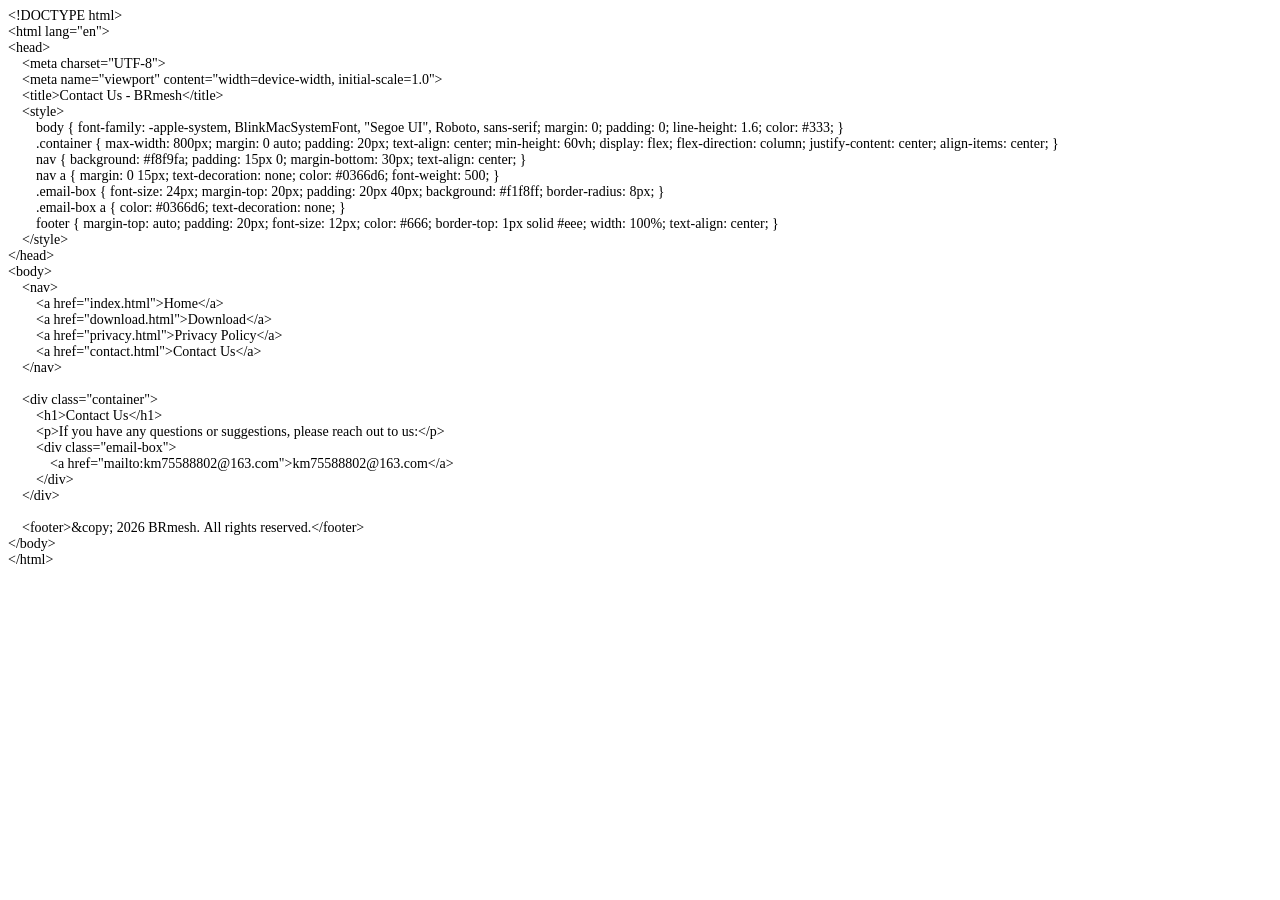
==== contact.html @ 97247dff "Add files via upload" ====
<!DOCTYPE html PUBLIC "-//W3C//DTD HTML 4.01//EN" "http://www.w3.org/TR/html4/strict.dtd">
<html>
<head>
  <meta http-equiv="Content-Type" content="text/html; charset=utf-8">
  <meta http-equiv="Content-Style-Type" content="text/css">
  <title></title>
  <meta name="Generator" content="Cocoa HTML Writer">
  <meta name="CocoaVersion" content="2575.7">
  <style type="text/css">
    p.p1 {margin: 0.0px 0.0px 0.0px 0.0px; font: 14.0px 'Helvetica Neue'; -webkit-text-stroke: #000000}
    p.p2 {margin: 0.0px 0.0px 0.0px 0.0px; font: 14.0px 'Helvetica Neue'; -webkit-text-stroke: #000000; min-height: 16.0px}
    span.s1 {font-kerning: none}
  </style>
</head>
<body>
<p class="p1"><span class="s1">&lt;!DOCTYPE html&gt;</span></p>
<p class="p1"><span class="s1">&lt;html lang="en"&gt;</span></p>
<p class="p1"><span class="s1">&lt;head&gt;</span></p>
<p class="p1"><span class="s1"><span class="Apple-converted-space">    </span>&lt;meta charset="UTF-8"&gt;</span></p>
<p class="p1"><span class="s1"><span class="Apple-converted-space">    </span>&lt;meta name="viewport" content="width=device-width, initial-scale=1.0"&gt;</span></p>
<p class="p1"><span class="s1"><span class="Apple-converted-space">    </span>&lt;title&gt;Contact Us - BRmesh&lt;/title&gt;</span></p>
<p class="p1"><span class="s1"><span class="Apple-converted-space">    </span>&lt;style&gt;</span></p>
<p class="p1"><span class="s1"><span class="Apple-converted-space">        </span>body { font-family: -apple-system, BlinkMacSystemFont, "Segoe UI", Roboto, sans-serif; margin: 0; padding: 0; line-height: 1.6; color: #333; }</span></p>
<p class="p1"><span class="s1"><span class="Apple-converted-space">        </span>.container { max-width: 800px; margin: 0 auto; padding: 20px; text-align: center; min-height: 60vh; display: flex; flex-direction: column; justify-content: center; align-items: center; }</span></p>
<p class="p1"><span class="s1"><span class="Apple-converted-space">        </span>nav { background: #f8f9fa; padding: 15px 0; margin-bottom: 30px; text-align: center; }</span></p>
<p class="p1"><span class="s1"><span class="Apple-converted-space">        </span>nav a { margin: 0 15px; text-decoration: none; color: #0366d6; font-weight: 500; }</span></p>
<p class="p1"><span class="s1"><span class="Apple-converted-space">        </span>.email-box { font-size: 24px; margin-top: 20px; padding: 20px 40px; background: #f1f8ff; border-radius: 8px; }</span></p>
<p class="p1"><span class="s1"><span class="Apple-converted-space">        </span>.email-box a { color: #0366d6; text-decoration: none; }</span></p>
<p class="p1"><span class="s1"><span class="Apple-converted-space">        </span>footer { margin-top: auto; padding: 20px; font-size: 12px; color: #666; border-top: 1px solid #eee; width: 100%; text-align: center; }</span></p>
<p class="p1"><span class="s1"><span class="Apple-converted-space">    </span>&lt;/style&gt;</span></p>
<p class="p1"><span class="s1">&lt;/head&gt;</span></p>
<p class="p1"><span class="s1">&lt;body&gt;</span></p>
<p class="p1"><span class="s1"><span class="Apple-converted-space">    </span>&lt;nav&gt;</span></p>
<p class="p1"><span class="s1"><span class="Apple-converted-space">        </span>&lt;a href="index.html"&gt;Home&lt;/a&gt;</span></p>
<p class="p1"><span class="s1"><span class="Apple-converted-space">        </span>&lt;a href="download.html"&gt;Download&lt;/a&gt;</span></p>
<p class="p1"><span class="s1"><span class="Apple-converted-space">        </span>&lt;a href="privacy.html"&gt;Privacy Policy&lt;/a&gt;</span></p>
<p class="p1"><span class="s1"><span class="Apple-converted-space">        </span>&lt;a href="contact.html"&gt;Contact Us&lt;/a&gt;</span></p>
<p class="p1"><span class="s1"><span class="Apple-converted-space">    </span>&lt;/nav&gt;</span></p>
<p class="p2"><span class="s1"></span><br></p>
<p class="p1"><span class="s1"><span class="Apple-converted-space">    </span>&lt;div class="container"&gt;</span></p>
<p class="p1"><span class="s1"><span class="Apple-converted-space">        </span>&lt;h1&gt;Contact Us&lt;/h1&gt;</span></p>
<p class="p1"><span class="s1"><span class="Apple-converted-space">        </span>&lt;p&gt;If you have any questions or suggestions, please reach out to us:&lt;/p&gt;</span></p>
<p class="p1"><span class="s1"><span class="Apple-converted-space">        </span>&lt;div class="email-box"&gt;</span></p>
<p class="p1"><span class="s1"><span class="Apple-converted-space">            </span>&lt;a href="mailto:km75588802@163.com"&gt;km75588802@163.com&lt;/a&gt;</span></p>
<p class="p1"><span class="s1"><span class="Apple-converted-space">        </span>&lt;/div&gt;</span></p>
<p class="p1"><span class="s1"><span class="Apple-converted-space">    </span>&lt;/div&gt;</span></p>
<p class="p2"><span class="s1"></span><br></p>
<p class="p1"><span class="s1"><span class="Apple-converted-space">    </span>&lt;footer&gt;&amp;copy; 2026 BRmesh. All rights reserved.&lt;/footer&gt;</span></p>
<p class="p1"><span class="s1">&lt;/body&gt;</span></p>
<p class="p1"><span class="s1">&lt;/html&gt;</span></p>
</body>
</html>
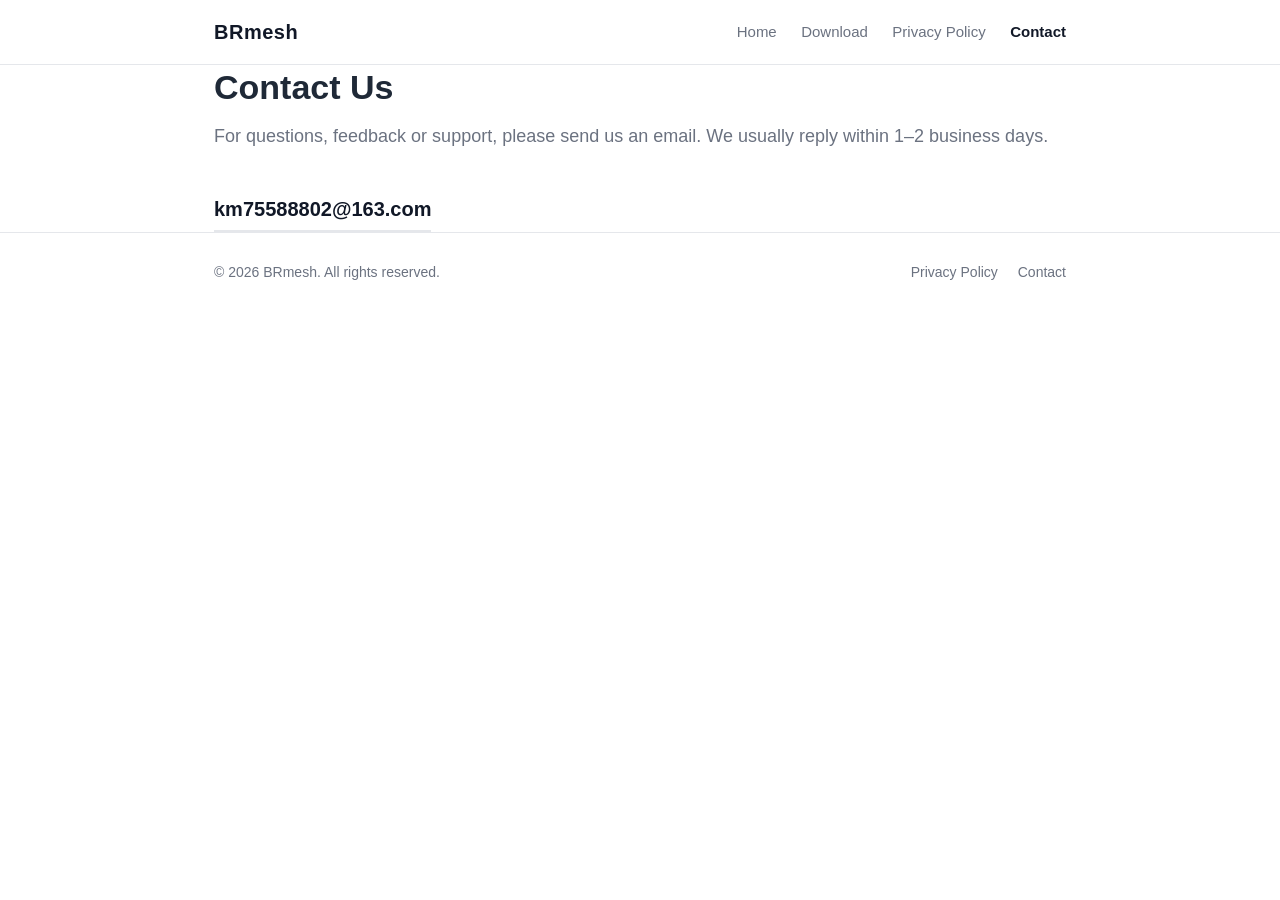
==== commit fc1d46ff: "Add files via upload" ====
--- a/contact.html
+++ b/contact.html
@@ -1,52 +1,42 @@
-<!DOCTYPE html PUBLIC "-//W3C//DTD HTML 4.01//EN" "http://www.w3.org/TR/html4/strict.dtd">
-<html>
+<!DOCTYPE html>
+<html lang="en">
 <head>
-  <meta http-equiv="Content-Type" content="text/html; charset=utf-8">
-  <meta http-equiv="Content-Style-Type" content="text/css">
-  <title></title>
-  <meta name="Generator" content="Cocoa HTML Writer">
-  <meta name="CocoaVersion" content="2575.7">
-  <style type="text/css">
-    p.p1 {margin: 0.0px 0.0px 0.0px 0.0px; font: 14.0px 'Helvetica Neue'; -webkit-text-stroke: #000000}
-    p.p2 {margin: 0.0px 0.0px 0.0px 0.0px; font: 14.0px 'Helvetica Neue'; -webkit-text-stroke: #000000; min-height: 16.0px}
-    span.s1 {font-kerning: none}
-  </style>
+  <meta charset="UTF-8">
+  <meta name="viewport" content="width=device-width, initial-scale=1">
+  <title>Contact Us — BRmesh</title>
+  <meta name="description" content="Contact BRmesh support.">
+  <link rel="stylesheet" href="assets/style.css">
 </head>
 <body>
-<p class="p1"><span class="s1">&lt;!DOCTYPE html&gt;</span></p>
-<p class="p1"><span class="s1">&lt;html lang="en"&gt;</span></p>
-<p class="p1"><span class="s1">&lt;head&gt;</span></p>
-<p class="p1"><span class="s1"><span class="Apple-converted-space">    </span>&lt;meta charset="UTF-8"&gt;</span></p>
-<p class="p1"><span class="s1"><span class="Apple-converted-space">    </span>&lt;meta name="viewport" content="width=device-width, initial-scale=1.0"&gt;</span></p>
-<p class="p1"><span class="s1"><span class="Apple-converted-space">    </span>&lt;title&gt;Contact Us - BRmesh&lt;/title&gt;</span></p>
-<p class="p1"><span class="s1"><span class="Apple-converted-space">    </span>&lt;style&gt;</span></p>
-<p class="p1"><span class="s1"><span class="Apple-converted-space">        </span>body { font-family: -apple-system, BlinkMacSystemFont, "Segoe UI", Roboto, sans-serif; margin: 0; padding: 0; line-height: 1.6; color: #333; }</span></p>
-<p class="p1"><span class="s1"><span class="Apple-converted-space">        </span>.container { max-width: 800px; margin: 0 auto; padding: 20px; text-align: center; min-height: 60vh; display: flex; flex-direction: column; justify-content: center; align-items: center; }</span></p>
-<p class="p1"><span class="s1"><span class="Apple-converted-space">        </span>nav { background: #f8f9fa; padding: 15px 0; margin-bottom: 30px; text-align: center; }</span></p>
-<p class="p1"><span class="s1"><span class="Apple-converted-space">        </span>nav a { margin: 0 15px; text-decoration: none; color: #0366d6; font-weight: 500; }</span></p>
-<p class="p1"><span class="s1"><span class="Apple-converted-space">        </span>.email-box { font-size: 24px; margin-top: 20px; padding: 20px 40px; background: #f1f8ff; border-radius: 8px; }</span></p>
-<p class="p1"><span class="s1"><span class="Apple-converted-space">        </span>.email-box a { color: #0366d6; text-decoration: none; }</span></p>
-<p class="p1"><span class="s1"><span class="Apple-converted-space">        </span>footer { margin-top: auto; padding: 20px; font-size: 12px; color: #666; border-top: 1px solid #eee; width: 100%; text-align: center; }</span></p>
-<p class="p1"><span class="s1"><span class="Apple-converted-space">    </span>&lt;/style&gt;</span></p>
-<p class="p1"><span class="s1">&lt;/head&gt;</span></p>
-<p class="p1"><span class="s1">&lt;body&gt;</span></p>
-<p class="p1"><span class="s1"><span class="Apple-converted-space">    </span>&lt;nav&gt;</span></p>
-<p class="p1"><span class="s1"><span class="Apple-converted-space">        </span>&lt;a href="index.html"&gt;Home&lt;/a&gt;</span></p>
-<p class="p1"><span class="s1"><span class="Apple-converted-space">        </span>&lt;a href="download.html"&gt;Download&lt;/a&gt;</span></p>
-<p class="p1"><span class="s1"><span class="Apple-converted-space">        </span>&lt;a href="privacy.html"&gt;Privacy Policy&lt;/a&gt;</span></p>
-<p class="p1"><span class="s1"><span class="Apple-converted-space">        </span>&lt;a href="contact.html"&gt;Contact Us&lt;/a&gt;</span></p>
-<p class="p1"><span class="s1"><span class="Apple-converted-space">    </span>&lt;/nav&gt;</span></p>
-<p class="p2"><span class="s1"></span><br></p>
-<p class="p1"><span class="s1"><span class="Apple-converted-space">    </span>&lt;div class="container"&gt;</span></p>
-<p class="p1"><span class="s1"><span class="Apple-converted-space">        </span>&lt;h1&gt;Contact Us&lt;/h1&gt;</span></p>
-<p class="p1"><span class="s1"><span class="Apple-converted-space">        </span>&lt;p&gt;If you have any questions or suggestions, please reach out to us:&lt;/p&gt;</span></p>
-<p class="p1"><span class="s1"><span class="Apple-converted-space">        </span>&lt;div class="email-box"&gt;</span></p>
-<p class="p1"><span class="s1"><span class="Apple-converted-space">            </span>&lt;a href="mailto:km75588802@163.com"&gt;km75588802@163.com&lt;/a&gt;</span></p>
-<p class="p1"><span class="s1"><span class="Apple-converted-space">        </span>&lt;/div&gt;</span></p>
-<p class="p1"><span class="s1"><span class="Apple-converted-space">    </span>&lt;/div&gt;</span></p>
-<p class="p2"><span class="s1"></span><br></p>
-<p class="p1"><span class="s1"><span class="Apple-converted-space">    </span>&lt;footer&gt;&amp;copy; 2026 BRmesh. All rights reserved.&lt;/footer&gt;</span></p>
-<p class="p1"><span class="s1">&lt;/body&gt;</span></p>
-<p class="p1"><span class="s1">&lt;/html&gt;</span></p>
+
+<header class="site-header">
+  <div class="wrap">
+    <a class="logo" href="index.html">BRmesh</a>
+    <nav>
+      <a href="index.html">Home</a>
+      <a href="download.html">Download</a>
+      <a href="privacy.html">Privacy Policy</a>
+      <a class="active" href="contact.html">Contact</a>
+    </nav>
+  </div>
+</header>
+
+<main class="wrap">
+  <h1>Contact Us</h1>
+  <p class="lead">For questions, feedback or support, please send us an email. We usually reply within 1–2 business days.</p>
+
+  <a class="email" href="mailto:km75588802@163.com">km75588802@163.com</a>
+</main>
+
+<footer>
+  <div class="wrap">
+    <span>&copy; 2026 BRmesh. All rights reserved.</span>
+    <span>
+      <a href="privacy.html">Privacy Policy</a>
+      <a href="contact.html">Contact</a>
+    </span>
+  </div>
+</footer>
+
 </body>
 </html>
--- a/assets/style.css
+++ b/assets/style.css
@@ -0,0 +1,141 @@
+/* BRmesh site - simple shared styles */
+:root {
+  --text: #1f2937;
+  --muted: #6b7280;
+  --line: #e5e7eb;
+  --bg: #ffffff;
+  --accent: #111827;
+}
+
+* { box-sizing: border-box; }
+
+body {
+  margin: 0;
+  font-family: -apple-system, BlinkMacSystemFont, "Segoe UI", Helvetica, Arial, sans-serif;
+  color: var(--text);
+  background: var(--bg);
+  line-height: 1.7;
+  -webkit-font-smoothing: antialiased;
+}
+
+.wrap {
+  max-width: 900px;
+  margin: 0 auto;
+  padding: 0 24px;
+}
+
+/* Header */
+.site-header {
+  border-bottom: 1px solid var(--line);
+  position: sticky;
+  top: 0;
+  background: rgba(255, 255, 255, 0.92);
+  backdrop-filter: saturate(180%) blur(8px);
+}
+
+.site-header .wrap {
+  display: flex;
+  align-items: center;
+  justify-content: space-between;
+  gap: 16px;
+  height: 64px;
+  flex-wrap: wrap;
+}
+
+.logo {
+  font-size: 20px;
+  font-weight: 700;
+  letter-spacing: 0.5px;
+  color: var(--accent);
+  text-decoration: none;
+}
+
+.site-header nav a {
+  margin-left: 20px;
+  font-size: 15px;
+  color: var(--muted);
+  text-decoration: none;
+}
+
+.site-header nav a:hover { color: var(--accent); }
+.site-header nav a.active { color: var(--accent); font-weight: 600; }
+
+/* Content */
+main { padding: 48px 0 72px; }
+
+h1 { font-size: 34px; line-height: 1.3; margin: 0 0 12px; }
+h2 { font-size: 22px; margin: 40px 0 12px; }
+h3 { font-size: 17px; margin: 28px 0 8px; }
+p  { margin: 0 0 14px; }
+
+.lead { font-size: 18px; color: var(--muted); margin-bottom: 32px; }
+
+/* Home gallery */
+.gallery {
+  display: grid;
+  grid-template-columns: repeat(auto-fit, minmax(260px, 1fr));
+  gap: 20px;
+  margin-top: 8px;
+}
+
+.gallery img {
+  width: 100%;
+  height: auto;
+  display: block;
+  border-radius: 14px;
+  border: 1px solid var(--line);
+  background: #f9fafb;
+}
+
+/* Download buttons */
+.badges {
+  display: flex;
+  flex-wrap: wrap;
+  gap: 20px;
+  margin-top: 24px;
+}
+
+.badges a { display: inline-block; transition: transform 0.15s ease, opacity 0.15s ease; }
+.badges a:hover { transform: translateY(-2px); opacity: 0.9; }
+.badges img { height: 62px; width: auto; display: block; }
+
+/* Contact */
+.email {
+  display: inline-block;
+  margin-top: 8px;
+  font-size: 20px;
+  font-weight: 600;
+  color: var(--accent);
+  text-decoration: none;
+  border-bottom: 2px solid var(--line);
+  padding-bottom: 4px;
+}
+.email:hover { border-color: var(--accent); }
+
+/* Privacy policy */
+.policy { white-space: normal; }
+.policy ul { margin: 0 0 16px; padding-left: 22px; }
+
+/* Footer */
+footer {
+  border-top: 1px solid var(--line);
+  padding: 28px 0;
+  color: var(--muted);
+  font-size: 14px;
+}
+
+footer .wrap {
+  display: flex;
+  justify-content: space-between;
+  gap: 12px;
+  flex-wrap: wrap;
+}
+
+footer a { color: var(--muted); text-decoration: none; margin-left: 16px; }
+footer a:hover { color: var(--accent); }
+
+@media (max-width: 600px) {
+  h1 { font-size: 28px; }
+  .site-header .wrap { height: auto; padding-top: 12px; padding-bottom: 12px; }
+  .site-header nav a { margin-left: 14px; }
+}
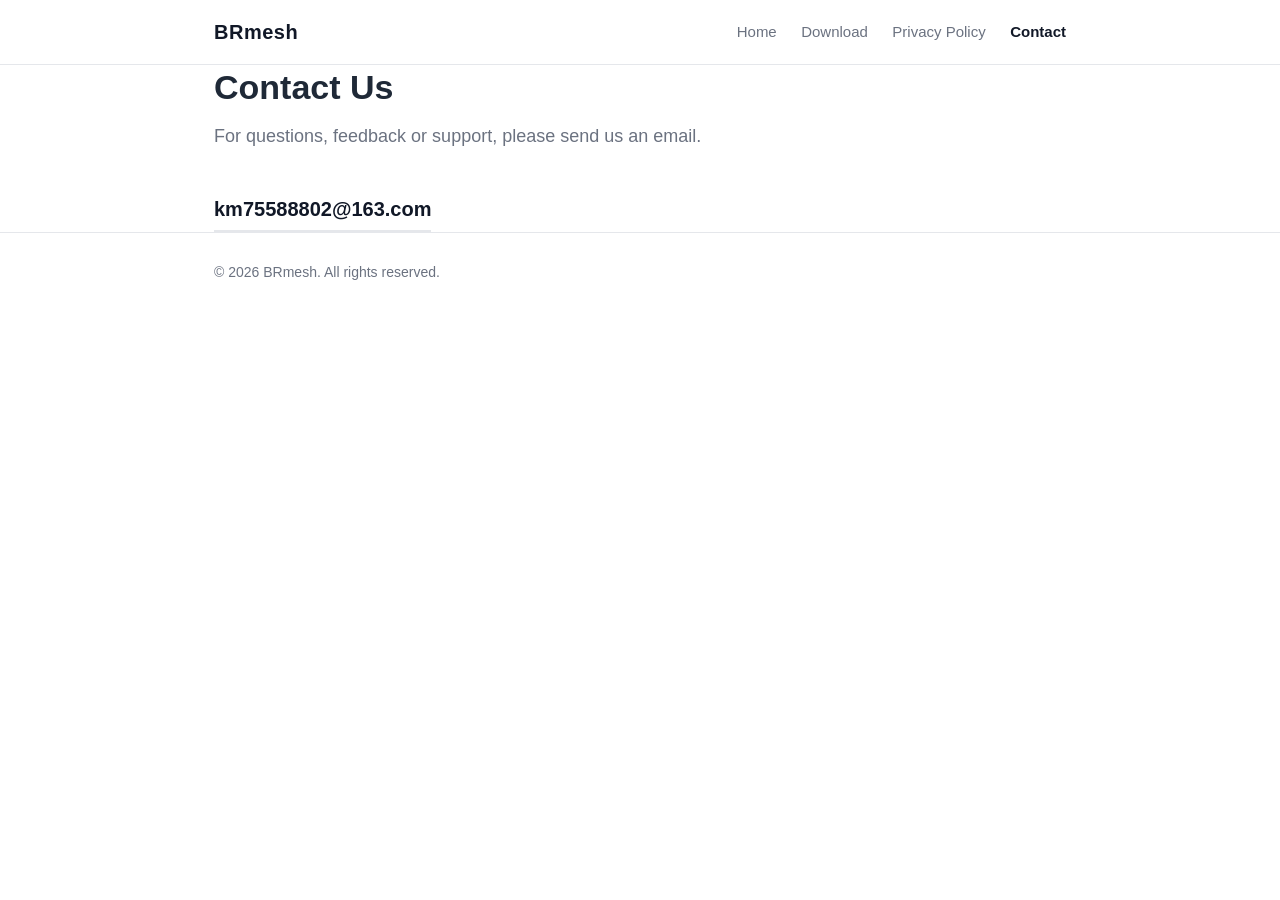
==== commit f7dbe96d: "Update contact.html" ====
--- a/contact.html
+++ b/contact.html
@@ -23,7 +23,7 @@
 
 <main class="wrap">
   <h1>Contact Us</h1>
-  <p class="lead">For questions, feedback or support, please send us an email. We usually reply within 1–2 business days.</p>
+  <p class="lead">For questions, feedback or support, please send us an email.</p>
 
   <a class="email" href="mailto:km75588802@163.com">km75588802@163.com</a>
 </main>
@@ -31,10 +31,6 @@
 <footer>
   <div class="wrap">
     <span>&copy; 2026 BRmesh. All rights reserved.</span>
-    <span>
-      <a href="privacy.html">Privacy Policy</a>
-      <a href="contact.html">Contact</a>
-    </span>
   </div>
 </footer>
 
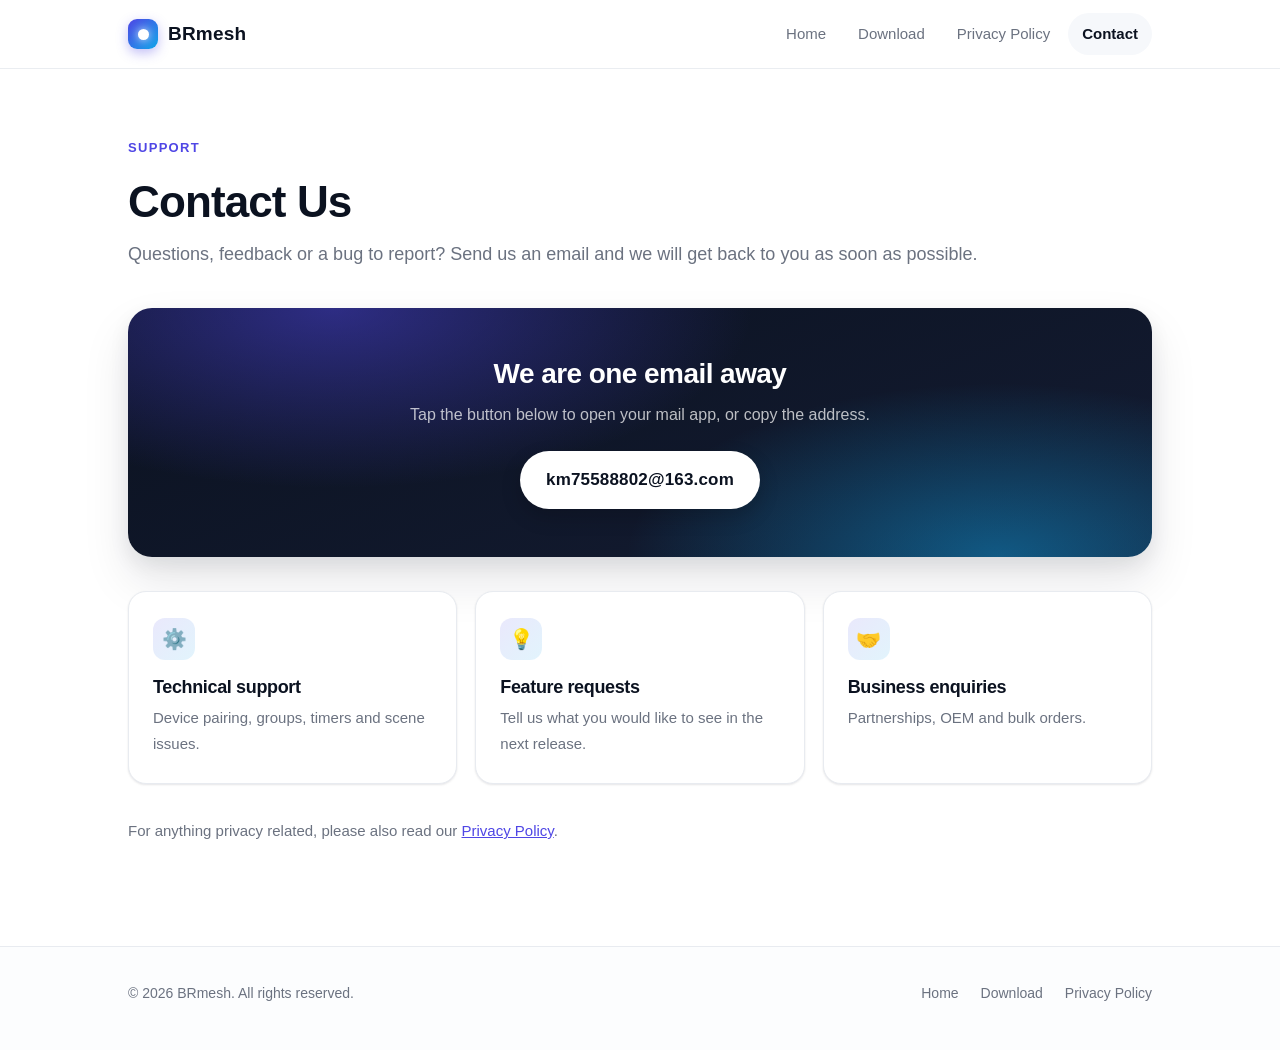
==== commit a57b1abc: "Add files via upload" ====
--- a/contact.html
+++ b/contact.html
@@ -4,14 +4,15 @@
   <meta charset="UTF-8">
   <meta name="viewport" content="width=device-width, initial-scale=1">
   <title>Contact Us — BRmesh</title>
-  <meta name="description" content="Contact BRmesh support.">
+  <meta name="description" content="Contact BRmesh support by email.">
+  <link rel="icon" href="assets/img/favicon.svg">
   <link rel="stylesheet" href="assets/style.css">
 </head>
 <body>
 
 <header class="site-header">
   <div class="wrap">
-    <a class="logo" href="index.html">BRmesh</a>
+    <a class="logo" href="index.html"><span class="logo-mark"></span>BRmesh</a>
     <nav>
       <a href="index.html">Home</a>
       <a href="download.html">Download</a>
@@ -21,16 +22,54 @@
   </div>
 </header>
 
-<main class="wrap">
-  <h1>Contact Us</h1>
-  <p class="lead">For questions, feedback or support, please send us an email.</p>
+<main>
+  <div class="wrap narrow">
 
-  <a class="email" href="mailto:km75588802@163.com">km75588802@163.com</a>
+    <div class="page-head">
+      <span class="eyebrow">Support</span>
+      <h1>Contact Us</h1>
+      <p class="lead">Questions, feedback or a bug to report? Send us an email and we will get back to you as soon as possible.</p>
+    </div>
+
+    <div class="contact-card">
+      <h2 style="color:#fff">We are one email away</h2>
+      <p>Tap the button below to open your mail app, or copy the address.</p>
+      <a class="btn-mail" href="mailto:km75588802@163.com">
+        <span>km75588802@163.com</span>
+      </a>
+    </div>
+
+    <div class="contact-list">
+      <div class="card">
+        <div class="card-icon">⚙️</div>
+        <h3>Technical support</h3>
+        <p>Device pairing, groups, timers and scene issues.</p>
+      </div>
+      <div class="card">
+        <div class="card-icon">💡</div>
+        <h3>Feature requests</h3>
+        <p>Tell us what you would like to see in the next release.</p>
+      </div>
+      <div class="card">
+        <div class="card-icon">🤝</div>
+        <h3>Business enquiries</h3>
+        <p>Partnerships, OEM and bulk orders.</p>
+      </div>
+    </div>
+
+    <p style="margin-top:34px;color:var(--muted);font-size:15px">For anything privacy related, please also read our <a href="privacy.html">Privacy Policy</a>.</p>
+
+  </div>
 </main>
 
 <footer>
   <div class="wrap">
     <span>&copy; 2026 BRmesh. All rights reserved.</span>
+    <nav>
+      <a href="index.html">Home</a>
+      <a href="download.html">Download</a>
+      <a href="privacy.html">Privacy Policy</a>
+    </nav>
   </div>
 </footer>
 
--- a/assets/style.css
+++ b/assets/style.css
@@ -1,141 +1,423 @@
-/* BRmesh site - simple shared styles */
+/* ===========================================================
+   BRmesh site — styles
+   =========================================================== */
+
 :root {
-  --text: #1f2937;
-  --muted: #6b7280;
-  --line: #e5e7eb;
-  --bg: #ffffff;
-  --accent: #111827;
+  --ink:        #0b1220;
+  --body:       #374151;
+  --muted:      #6b7280;
+  --faint:      #9ca3af;
+  --line:       #e8ebf0;
+  --soft:       #f6f8fb;
+  --brand:      #4f46e5;
+  --brand-2:    #0ea5e9;
+  --radius:     18px;
+  --shadow-sm:  0 1px 2px rgba(16,24,40,.06), 0 1px 3px rgba(16,24,40,.05);
+  --shadow-md:  0 4px 12px rgba(16,24,40,.06), 0 12px 28px rgba(16,24,40,.06);
+  --shadow-lg:  0 8px 20px rgba(16,24,40,.08), 0 24px 48px rgba(16,24,40,.10);
+  --maxw:       1080px;
 }
 
 * { box-sizing: border-box; }
+
+html { scroll-behavior: smooth; }
 
 body {
   margin: 0;
-  font-family: -apple-system, BlinkMacSystemFont, "Segoe UI", Helvetica, Arial, sans-serif;
-  color: var(--text);
-  background: var(--bg);
-  line-height: 1.7;
+  font-family: -apple-system, BlinkMacSystemFont, "SF Pro Text", "Segoe UI",
+               "Helvetica Neue", Helvetica, Arial, sans-serif;
+  color: var(--body);
+  background: #fff;
+  line-height: 1.75;
+  font-size: 16px;
   -webkit-font-smoothing: antialiased;
-}
+  -moz-osx-font-smoothing: grayscale;
+}
+
+img { max-width: 100%; }
+a { color: var(--brand); }
 
 .wrap {
-  max-width: 900px;
+  max-width: var(--maxw);
   margin: 0 auto;
-  padding: 0 24px;
-}
-
-/* Header */
+  padding: 0 28px;
+}
+
+/* ---------------- Header ---------------- */
+
 .site-header {
-  border-bottom: 1px solid var(--line);
   position: sticky;
   top: 0;
-  background: rgba(255, 255, 255, 0.92);
-  backdrop-filter: saturate(180%) blur(8px);
+  z-index: 50;
+  background: rgba(255,255,255,.78);
+  backdrop-filter: saturate(180%) blur(14px);
+  -webkit-backdrop-filter: saturate(180%) blur(14px);
+  border-bottom: 1px solid rgba(232,235,240,.9);
 }
 
 .site-header .wrap {
   display: flex;
   align-items: center;
   justify-content: space-between;
-  gap: 16px;
-  height: 64px;
+  gap: 20px;
+  min-height: 68px;
   flex-wrap: wrap;
 }
 
 .logo {
-  font-size: 20px;
+  display: inline-flex;
+  align-items: center;
+  gap: 10px;
+  font-size: 19px;
   font-weight: 700;
-  letter-spacing: 0.5px;
-  color: var(--accent);
+  letter-spacing: .2px;
+  color: var(--ink);
   text-decoration: none;
 }
 
+.logo-mark {
+  width: 30px; height: 30px;
+  border-radius: 9px;
+  background: linear-gradient(135deg, var(--brand), var(--brand-2));
+  box-shadow: 0 4px 12px rgba(79,70,229,.35);
+  display: inline-flex;
+  align-items: center;
+  justify-content: center;
+  flex: none;
+}
+.logo-mark::after {
+  content: "";
+  width: 11px; height: 11px;
+  border-radius: 50%;
+  background: #fff;
+  box-shadow: 0 0 10px rgba(255,255,255,.9);
+}
+
+.site-header nav { display: flex; align-items: center; gap: 4px; flex-wrap: wrap; }
+
 .site-header nav a {
-  margin-left: 20px;
+  position: relative;
+  padding: 8px 14px;
+  border-radius: 999px;
   font-size: 15px;
+  font-weight: 500;
   color: var(--muted);
   text-decoration: none;
-}
-
-.site-header nav a:hover { color: var(--accent); }
-.site-header nav a.active { color: var(--accent); font-weight: 600; }
-
-/* Content */
-main { padding: 48px 0 72px; }
-
-h1 { font-size: 34px; line-height: 1.3; margin: 0 0 12px; }
-h2 { font-size: 22px; margin: 40px 0 12px; }
-h3 { font-size: 17px; margin: 28px 0 8px; }
+  transition: color .18s ease, background .18s ease;
+}
+.site-header nav a:hover { color: var(--ink); background: var(--soft); }
+.site-header nav a.active { color: var(--ink); background: var(--soft); font-weight: 600; }
+
+/* ---------------- Layout ---------------- */
+
+main { padding: 8px 0 88px; }
+main.narrow { max-width: 820px; }
+
+.page-head { padding: 56px 0 8px; }
+.page-head h1 { margin-bottom: 10px; }
+.eyebrow {
+  display: inline-block;
+  font-size: 13px;
+  font-weight: 600;
+  letter-spacing: .1em;
+  text-transform: uppercase;
+  color: var(--brand);
+  margin-bottom: 14px;
+}
+
+h1, h2, h3 { color: var(--ink); line-height: 1.25; letter-spacing: -.02em; }
+h1 { font-size: clamp(30px, 4.4vw, 44px); font-weight: 800; margin: 0 0 12px; }
+h2 { font-size: clamp(22px, 2.6vw, 28px); font-weight: 700; margin: 0 0 10px; }
+h3 { font-size: 18px; font-weight: 700; margin: 0 0 6px; }
 p  { margin: 0 0 14px; }
 
-.lead { font-size: 18px; color: var(--muted); margin-bottom: 32px; }
-
-/* Home gallery */
+.lead { font-size: 18px; color: var(--muted); margin-bottom: 0; }
+
+/* ---------------- Hero ---------------- */
+
+.hero {
+  position: relative;
+  overflow: hidden;
+  margin: 32px 0 56px;
+  padding: 68px 52px;
+  border-radius: 28px;
+  background:
+    radial-gradient(900px 420px at 12% -10%, rgba(79,70,229,.55), transparent 60%),
+    radial-gradient(700px 380px at 92% 8%,  rgba(14,165,233,.45), transparent 62%),
+    linear-gradient(160deg, #0b1220 0%, #141c33 55%, #0d1424 100%);
+  color: #fff;
+  box-shadow: var(--shadow-lg);
+}
+
+.hero::after {
+  content: "";
+  position: absolute;
+  inset: 0;
+  background-image:
+    linear-gradient(rgba(255,255,255,.05) 1px, transparent 1px),
+    linear-gradient(90deg, rgba(255,255,255,.05) 1px, transparent 1px);
+  background-size: 46px 46px;
+  mask-image: radial-gradient(70% 60% at 50% 0%, #000 0%, transparent 75%);
+  -webkit-mask-image: radial-gradient(70% 60% at 50% 0%, #000 0%, transparent 75%);
+  pointer-events: none;
+}
+
+.hero > * { position: relative; z-index: 1; }
+
+.hero h1 {
+  color: #fff;
+  font-size: clamp(34px, 5.2vw, 52px);
+  max-width: 16ch;
+  margin-bottom: 18px;
+}
+
+.hero .lead {
+  color: rgba(255,255,255,.74);
+  font-size: 19px;
+  max-width: 54ch;
+}
+
+.hero-badges { display: flex; flex-wrap: wrap; gap: 16px; margin-top: 34px; }
+
+.hero .tag {
+  display: inline-flex;
+  align-items: center;
+  gap: 8px;
+  padding: 7px 15px;
+  border-radius: 999px;
+  font-size: 14px;
+  font-weight: 500;
+  color: rgba(255,255,255,.88);
+  background: rgba(255,255,255,.10);
+  border: 1px solid rgba(255,255,255,.18);
+  backdrop-filter: blur(6px);
+}
+.hero .tag::before {
+  content: "";
+  width: 7px; height: 7px;
+  border-radius: 50%;
+  background: #34d399;
+  box-shadow: 0 0 10px #34d399;
+}
+
+/* ---------------- Feature cards ---------------- */
+
+.section { margin: 0 0 56px; }
+.section-head { margin-bottom: 26px; }
+.section-head p { color: var(--muted); margin: 0; font-size: 17px; }
+
+.cards {
+  display: grid;
+  grid-template-columns: repeat(auto-fit, minmax(250px, 1fr));
+  gap: 20px;
+}
+
+.card {
+  padding: 26px 24px;
+  border: 1px solid var(--line);
+  border-radius: var(--radius);
+  background: #fff;
+  box-shadow: var(--shadow-sm);
+  transition: transform .2s ease, box-shadow .2s ease, border-color .2s ease;
+}
+.card:hover {
+  transform: translateY(-4px);
+  box-shadow: var(--shadow-md);
+  border-color: #d9dfe8;
+}
+.card p { margin: 0; color: var(--muted); font-size: 15px; }
+
+.card-icon {
+  width: 42px; height: 42px;
+  border-radius: 12px;
+  background: linear-gradient(135deg, rgba(79,70,229,.12), rgba(14,165,233,.12));
+  color: var(--brand);
+  display: flex; align-items: center; justify-content: center;
+  font-size: 20px;
+  margin-bottom: 16px;
+}
+
+/* ---------------- Gallery ---------------- */
+
 .gallery {
   display: grid;
-  grid-template-columns: repeat(auto-fit, minmax(260px, 1fr));
-  gap: 20px;
-  margin-top: 8px;
-}
-
-.gallery img {
-  width: 100%;
-  height: auto;
+  grid-template-columns: repeat(auto-fit, minmax(280px, 1fr));
+  gap: 22px;
+}
+
+.shot {
+  border-radius: var(--radius);
+  overflow: hidden;
+  border: 1px solid var(--line);
+  box-shadow: var(--shadow-sm);
+  background: var(--soft);
+  transition: transform .25s ease, box-shadow .25s ease;
+}
+.shot:hover { transform: translateY(-5px) scale(1.01); box-shadow: var(--shadow-md); }
+.shot img { display: block; width: 100%; height: auto; }
+
+/* ---------------- Badges / download ---------------- */
+
+.badges { display: flex; flex-wrap: wrap; gap: 18px; }
+.badges a {
+  display: inline-flex;
+  transition: transform .18s ease, filter .18s ease;
+  border-radius: 14px;
+}
+.badges a:hover { transform: translateY(-3px); filter: brightness(1.04); }
+.badges img { height: 60px; width: auto; display: block; }
+
+.stores {
+  display: grid;
+  grid-template-columns: repeat(auto-fit, minmax(290px, 1fr));
+  gap: 22px;
+  margin-top: 30px;
+}
+
+.store {
   display: block;
-  border-radius: 14px;
+  padding: 30px 28px;
   border: 1px solid var(--line);
-  background: #f9fafb;
-}
-
-/* Download buttons */
-.badges {
+  border-radius: 22px;
+  background: linear-gradient(180deg, #fff, #fbfcfe);
+  box-shadow: var(--shadow-sm);
+  text-decoration: none;
+  color: inherit;
+  transition: transform .2s ease, box-shadow .2s ease, border-color .2s ease;
+}
+.store:hover { transform: translateY(-5px); box-shadow: var(--shadow-md); border-color: #d9dfe8; }
+.store .badges { margin-top: 20px; }
+.store p { margin: 6px 0 0; color: var(--muted); font-size: 15px; }
+
+/* ---------------- Privacy policy ---------------- */
+
+.note {
+  padding: 20px 24px;
+  border-radius: var(--radius);
+  background: linear-gradient(180deg, #f7f9ff, #f4f7fe);
+  border: 1px solid #e3e9fb;
+  color: var(--body);
+  margin: 0 0 34px;
+}
+
+.policy-item {
+  padding: 26px 28px;
+  border: 1px solid var(--line);
+  border-radius: var(--radius);
+  background: #fff;
+  box-shadow: var(--shadow-sm);
+  margin-bottom: 18px;
+  transition: box-shadow .2s ease, border-color .2s ease;
+}
+.policy-item:hover { box-shadow: var(--shadow-md); border-color: #d9dfe8; }
+.policy-item .letter {
+  display: inline-flex;
+  align-items: center;
+  justify-content: center;
+  width: 34px; height: 34px;
+  border-radius: 10px;
+  background: linear-gradient(135deg, var(--brand), var(--brand-2));
+  color: #fff;
+  font-weight: 700;
+  font-size: 15px;
+  margin-right: 12px;
+  flex: none;
+}
+.policy-item h3 { display: flex; align-items: center; }
+
+.policy-meta {
+  font-size: 14px;
+  color: var(--faint);
+  margin-bottom: 30px;
+}
+
+/* ---------------- Contact ---------------- */
+
+.contact-card {
+  margin-top: 30px;
+  padding: 48px 40px;
+  border-radius: 24px;
+  text-align: center;
+  color: #fff;
+  background:
+    radial-gradient(700px 300px at 20% 0%, rgba(79,70,229,.5), transparent 60%),
+    radial-gradient(600px 280px at 85% 100%, rgba(14,165,233,.45), transparent 62%),
+    linear-gradient(160deg, #0b1220, #141c33);
+  box-shadow: var(--shadow-lg);
+}
+.contact-card p { color: rgba(255,255,255,.72); margin-bottom: 22px; }
+
+.btn-mail {
+  display: inline-flex;
+  align-items: center;
+  gap: 10px;
+  padding: 14px 26px;
+  border-radius: 999px;
+  background: #fff;
+  color: var(--ink);
+  font-size: 17px;
+  font-weight: 600;
+  text-decoration: none;
+  box-shadow: 0 8px 20px rgba(0,0,0,.18);
+  transition: transform .18s ease, box-shadow .18s ease;
+}
+.btn-mail:hover { transform: translateY(-2px); box-shadow: 0 12px 26px rgba(0,0,0,.24); }
+.btn-mail span { letter-spacing: .01em; }
+
+.contact-list {
+  display: grid;
+  grid-template-columns: repeat(auto-fit, minmax(220px, 1fr));
+  gap: 18px;
+  margin-top: 34px;
+}
+
+/* ---------------- CTA strip ---------------- */
+
+.cta {
+  margin-top: 20px;
+  padding: 38px 40px;
+  border-radius: 24px;
+  border: 1px solid var(--line);
+  background: var(--soft);
   display: flex;
+  align-items: center;
+  justify-content: space-between;
+  gap: 24px;
   flex-wrap: wrap;
-  gap: 20px;
-  margin-top: 24px;
-}
-
-.badges a { display: inline-block; transition: transform 0.15s ease, opacity 0.15s ease; }
-.badges a:hover { transform: translateY(-2px); opacity: 0.9; }
-.badges img { height: 62px; width: auto; display: block; }
-
-/* Contact */
-.email {
-  display: inline-block;
-  margin-top: 8px;
-  font-size: 20px;
-  font-weight: 600;
-  color: var(--accent);
-  text-decoration: none;
-  border-bottom: 2px solid var(--line);
-  padding-bottom: 4px;
-}
-.email:hover { border-color: var(--accent); }
-
-/* Privacy policy */
-.policy { white-space: normal; }
-.policy ul { margin: 0 0 16px; padding-left: 22px; }
-
-/* Footer */
+}
+.cta h2 { margin: 0 0 4px; }
+.cta p { margin: 0; color: var(--muted); }
+
+/* ---------------- Footer ---------------- */
+
 footer {
   border-top: 1px solid var(--line);
-  padding: 28px 0;
-  color: var(--muted);
-  font-size: 14px;
+  padding: 34px 0 44px;
+  background: #fcfdfe;
 }
 
 footer .wrap {
   display: flex;
   justify-content: space-between;
-  gap: 12px;
+  align-items: center;
+  gap: 16px;
   flex-wrap: wrap;
-}
-
-footer a { color: var(--muted); text-decoration: none; margin-left: 16px; }
-footer a:hover { color: var(--accent); }
-
-@media (max-width: 600px) {
-  h1 { font-size: 28px; }
-  .site-header .wrap { height: auto; padding-top: 12px; padding-bottom: 12px; }
-  .site-header nav a { margin-left: 14px; }
-}
+  font-size: 14px;
+  color: var(--muted);
+}
+
+footer nav { display: flex; gap: 22px; flex-wrap: wrap; }
+footer nav a { color: var(--muted); text-decoration: none; }
+footer nav a:hover { color: var(--brand); }
+
+/* ---------------- Responsive ---------------- */
+
+@media (max-width: 720px) {
+  .wrap { padding: 0 20px; }
+  .hero { padding: 48px 26px; border-radius: 22px; margin-top: 22px; }
+  main { padding-bottom: 64px; }
+  .site-header .wrap { min-height: 60px; padding-top: 10px; padding-bottom: 10px; }
+  .site-header nav a { padding: 7px 11px; font-size: 14px; }
+  .cta { padding: 28px 24px; }
+  .contact-card { padding: 36px 24px; }
+}
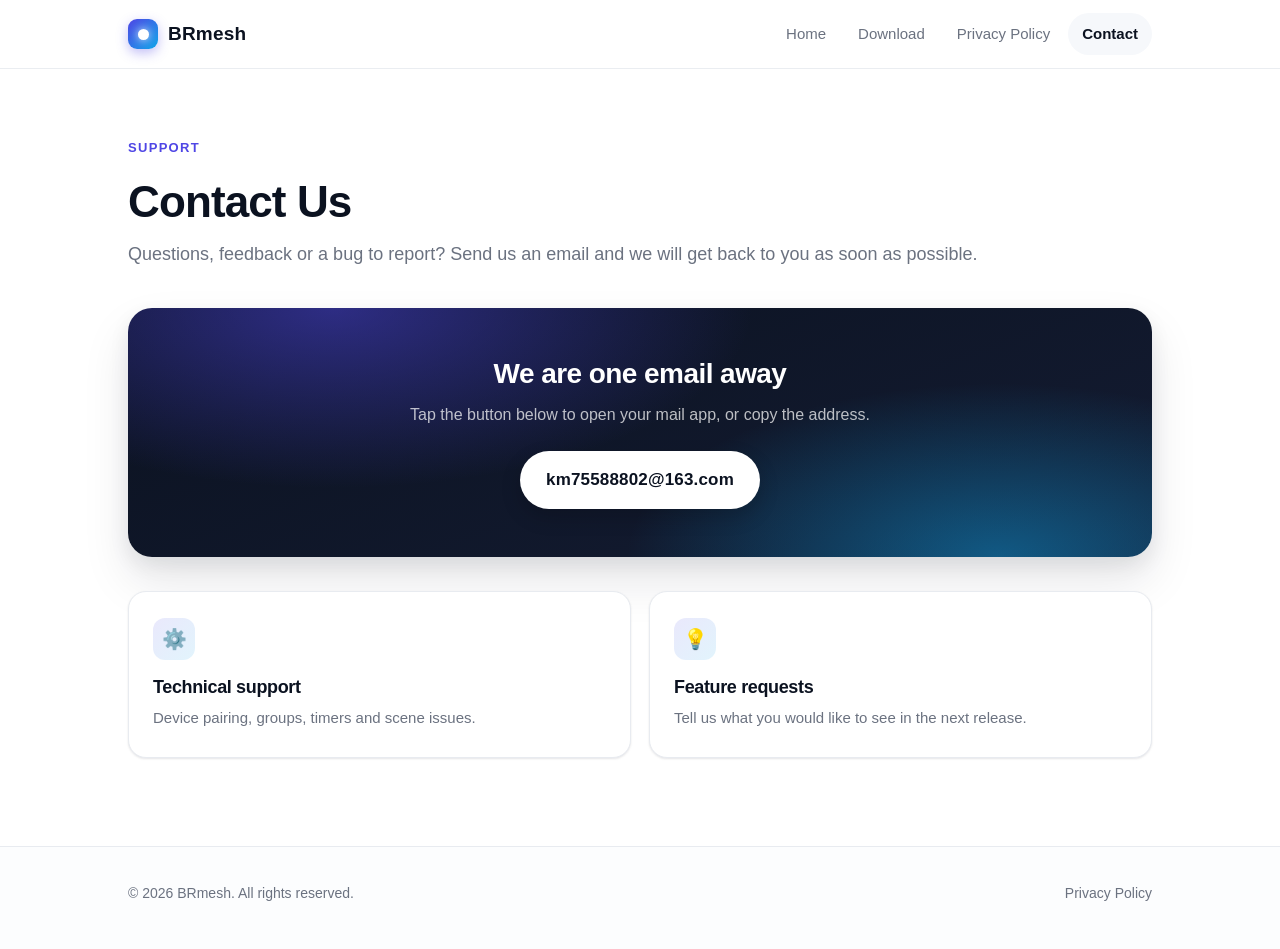
==== commit a2271e6a: "Update contact.html" ====
--- a/contact.html
+++ b/contact.html
@@ -5,7 +5,7 @@
   <meta name="viewport" content="width=device-width, initial-scale=1">
   <title>Contact Us — BRmesh</title>
   <meta name="description" content="Contact BRmesh support by email.">
-  <link rel="icon" href="assets/img/favicon.svg">
+  <link rel="icon" href="assets/img/logo.png">
   <link rel="stylesheet" href="assets/style.css">
 </head>
 <body>
@@ -50,14 +50,7 @@
         <h3>Feature requests</h3>
         <p>Tell us what you would like to see in the next release.</p>
       </div>
-      <div class="card">
-        <div class="card-icon">🤝</div>
-        <h3>Business enquiries</h3>
-        <p>Partnerships, OEM and bulk orders.</p>
-      </div>
     </div>
-
-    <p style="margin-top:34px;color:var(--muted);font-size:15px">For anything privacy related, please also read our <a href="privacy.html">Privacy Policy</a>.</p>
 
   </div>
 </main>
@@ -66,8 +59,6 @@
   <div class="wrap">
     <span>&copy; 2026 BRmesh. All rights reserved.</span>
     <nav>
-      <a href="index.html">Home</a>
-      <a href="download.html">Download</a>
       <a href="privacy.html">Privacy Policy</a>
     </nav>
   </div>
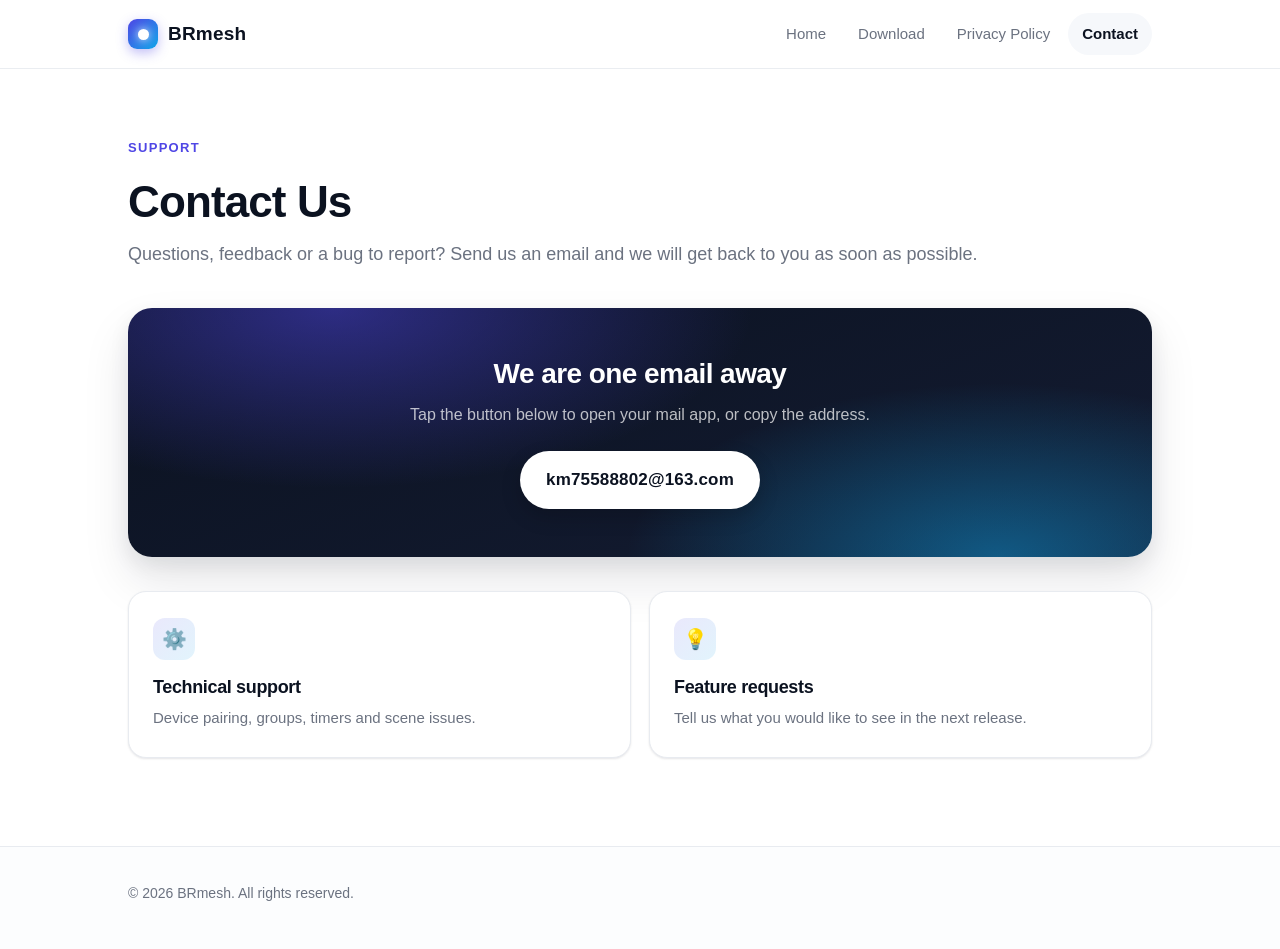
==== commit 09849edb: "Update contact.html" ====
--- a/contact.html
+++ b/contact.html
@@ -58,9 +58,6 @@
 <footer>
   <div class="wrap">
     <span>&copy; 2026 BRmesh. All rights reserved.</span>
-    <nav>
-      <a href="privacy.html">Privacy Policy</a>
-    </nav>
   </div>
 </footer>
 
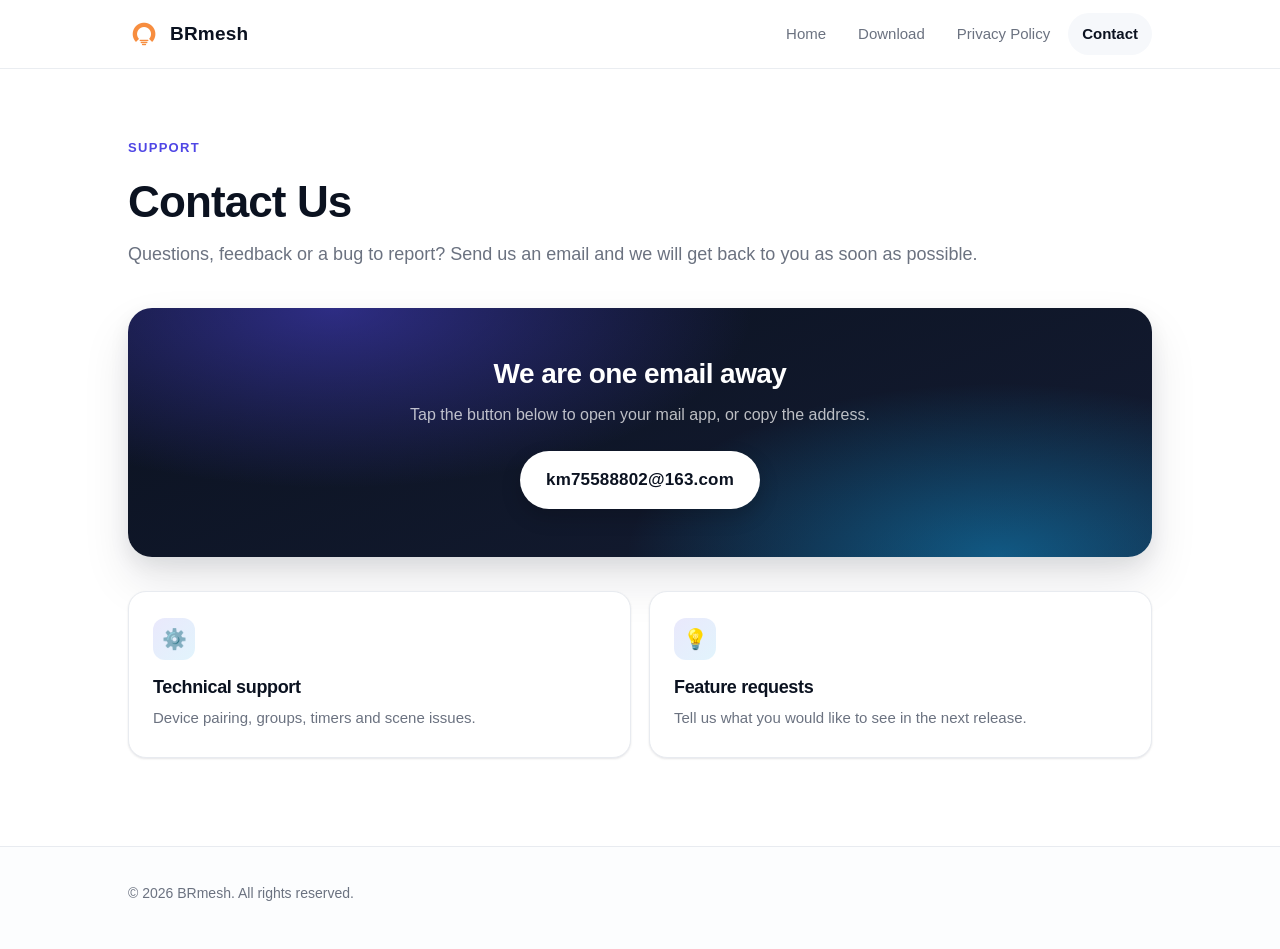
==== commit 37a812ae: "Update contact.html" ====
--- a/contact.html
+++ b/contact.html
@@ -12,7 +12,7 @@
 
 <header class="site-header">
   <div class="wrap">
-    <a class="logo" href="index.html"><span class="logo-mark"></span>BRmesh</a>
+    <a class="logo" href="index.html"><img src="assets/img/logo.png" alt="" width="32" height="32">BRmesh</a>
     <nav>
       <a href="index.html">Home</a>
       <a href="download.html">Download</a>
--- a/assets/style.css
+++ b/assets/style.css
@@ -75,22 +75,13 @@
   text-decoration: none;
 }
 
-.logo-mark {
-  width: 30px; height: 30px;
+.logo img {
+  width: 32px;
+  height: 32px;
+  display: block;
   border-radius: 9px;
-  background: linear-gradient(135deg, var(--brand), var(--brand-2));
-  box-shadow: 0 4px 12px rgba(79,70,229,.35);
-  display: inline-flex;
-  align-items: center;
-  justify-content: center;
+  object-fit: contain;
   flex: none;
-}
-.logo-mark::after {
-  content: "";
-  width: 11px; height: 11px;
-  border-radius: 50%;
-  background: #fff;
-  box-shadow: 0 0 10px rgba(255,255,255,.9);
 }
 
 .site-header nav { display: flex; align-items: center; gap: 4px; flex-wrap: wrap; }
